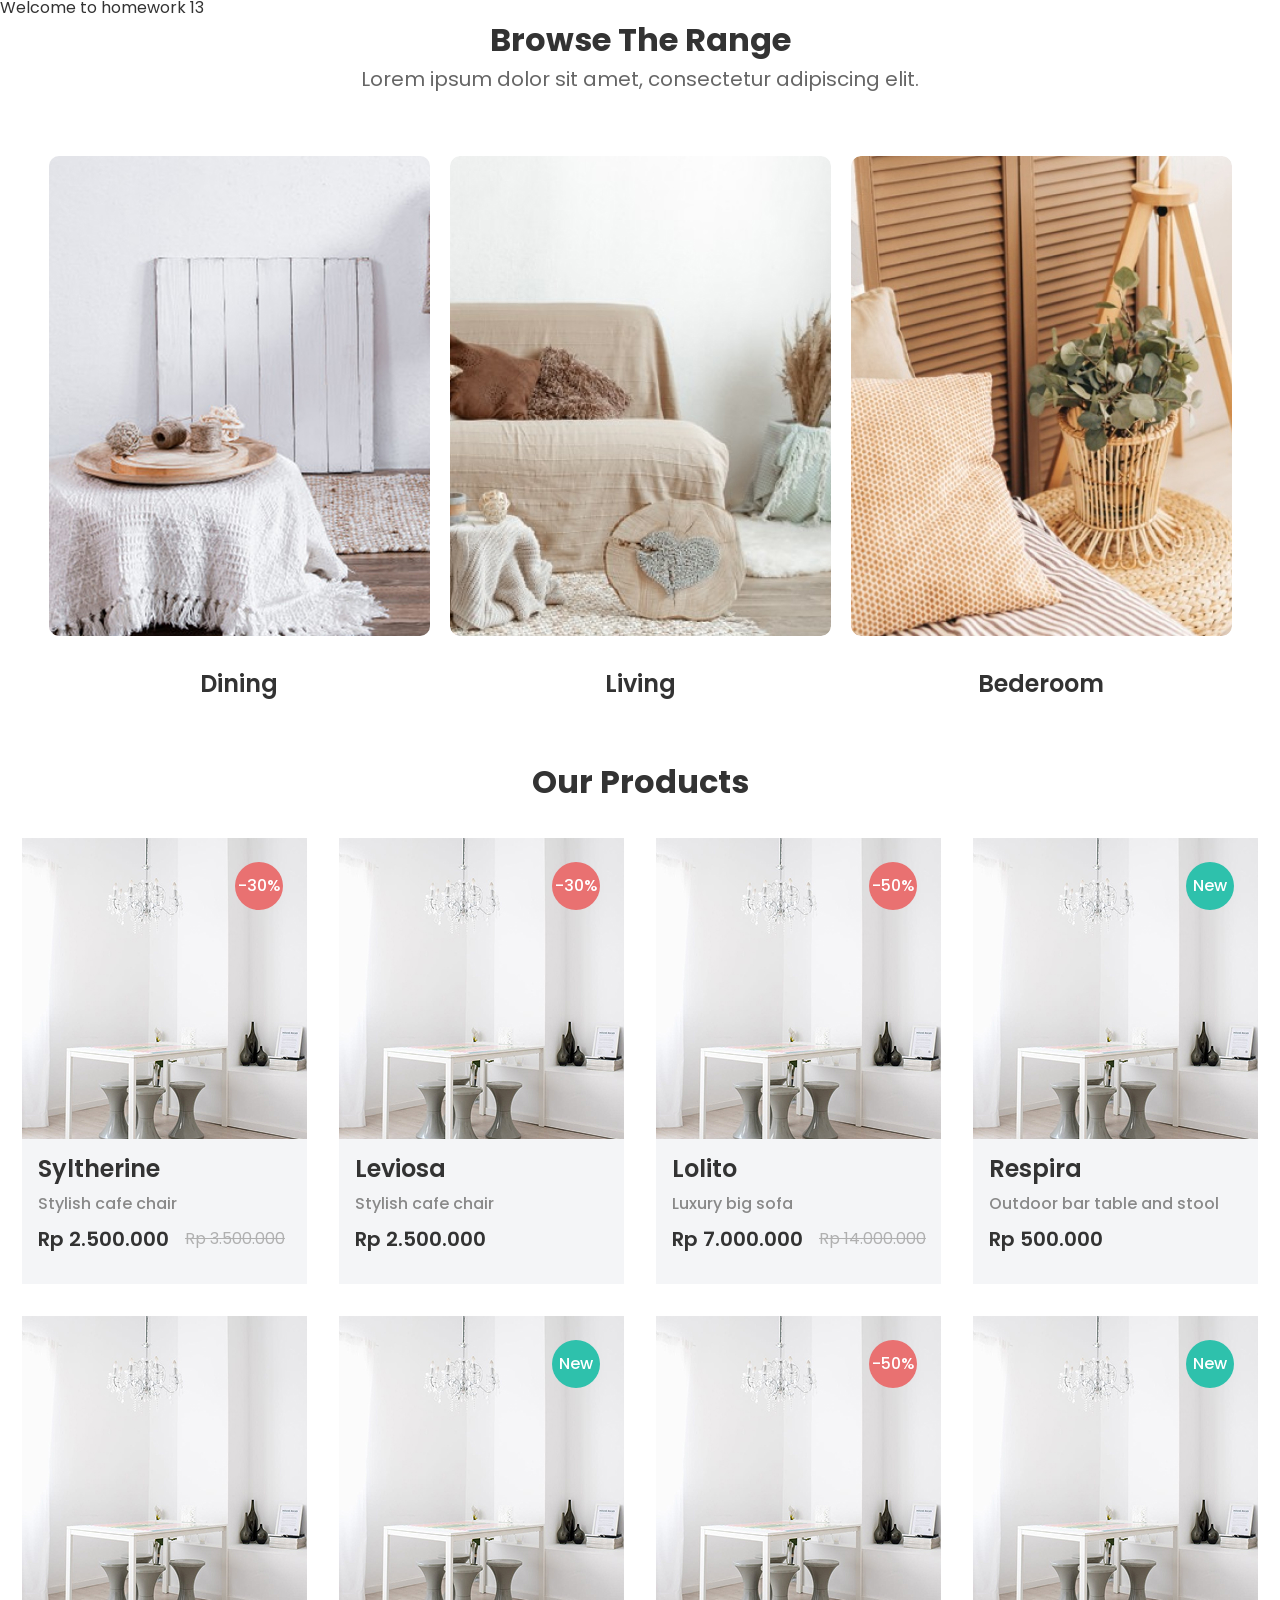
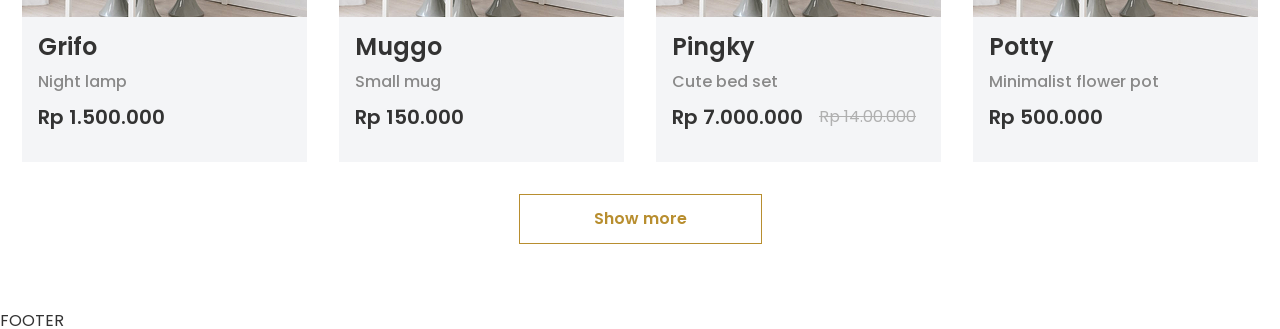
==== lesson_13/index.html @ 11815055 "Add files via upload" ====
<!doctype html>
<html lang="uk">
  <head>
    <meta charset="UTF-8" />
    <meta name="viewport" content="width=device-width, initial-scale=1.0" />
    <link rel="stylesheet" href="css/fonts.css" />
    <link rel="stylesheet" href="css/reset.css" />
    <link rel="stylesheet" href="css/style.css" />
    <title>Lesson 13</title>
  </head>
  <body>
    <div class="wrapper">
      <header class="header">
        <h1>Welcome to homework 13</h1>
      </header>

      <main class="page">
        <div class="page__container">
          <div class="page__content box-1">
            <div class="box-1__header header-block">
              <div class="header-block__title">
                <h2>Browse The Range</h2>
              </div>

              <div class="header-block__subtitle">
                <h3>
                  Lorem ipsum dolor sit amet, consectetur adipiscing elit.
                </h3>
              </div>
            </div>

            <div class="box-1__content content-items">
              <div class="content-items__cart items-cart">
                <div class="items-cart__link-image">
                  <a href="#">
                    <img
                      src="img/image_box_1_1.jpg"
                      alt="image"
                      class="border-image"
                    />
                  </a>
                </div>

                <div class="items-cart__body">
                  <div class="items-cart__link-text">
                    <a href="#" class="items-cart__link-link">Dining</a>
                  </div>
                </div>
              </div>

              <div class="content-items__cart items-cart">
                <div class="items-cart__link-image">
                  <a href="#" class="items-cart__link-link">
                    <img
                      src="img/livingroom.jpg"
                      alt="image"
                      class="border-image"
                    />
                  </a>
                </div>

                <div class="items-cart__body">
                  <div class="items-cart__link-text">
                    <a href="#" class="items-cart__link-link">Living</a>
                  </div>
                </div>
              </div>

              <div class="content-items__cart items-cart">
                <div class="items-cart__link-image">
                  <a href="#">
                    <img
                      src="img/bedroom.jpg"
                      alt="image"
                      class="border-image"
                    />
                  </a>
                </div>

                <div class="items-cart__body">
                  <div class="items-cart__link-text">
                    <a href="#" class="items-cart__link-link">Bederoom </a>
                  </div>
                </div>
              </div>
            </div>
          </div>

          <div class="page__content box-2">
            <div class="box-2__header header-block">
              <div class="header-block__title">
                <h2>Our Products</h2>
              </div>
            </div>

            <div class="box-2__content content-subitems">
              <div class="content-subitems__cart subitems-cart">
                <div class="subitems-cart__active active">
                  <div class="active__items items-active">
                    <a href="#" class="items-active__bottom">Add to cart</a>

                    <ul class="items-active__actions actions">
                      <li class="actions__share share">
                        <a href="#" class="share__link">Share</a>
                      </li>
                      <li class="actions__compare compare">
                        <a href="#" class="compare__link">Compare</a>
                      </li>
                      <li class="actions__like like">
                        <a href="#" class="like__link">Like</a>
                      </li>
                    </ul>
                  </div>
                </div>

                <div class="subitems-cart__lable lable">
                  <ul class="lable__list list">
                    <li class="list__item">
                      <div class="list__labels labels">
                        <div class="labels__item labels__item--sale">-30%</div>
                        <div class="labels__item labels__item--last"></div>
                      </div>
                    </li>
                  </ul>
                </div>

                <a href="#" class="subitems-cart__link">
                  <img
                    src="img/box-2-1.jpg"
                    alt="image"
                    class="subitems-cart__image"
                  />
                </a>

                <div class="subitems-cart__info info-sub">
                  <div class="info-sub__title">
                    <h3>Syltherine</h3>
                  </div>

                  <div class="info-sub__text">
                    <p>Stylish cafe chair</p>
                  </div>

                  <div class="info-sub__prices">
                    Rp 2.500.000
                    <span> Rp 3.500.000</span>
                  </div>
                </div>
              </div>

              <div class="content-subitems__cart subitems-cart">
                <div class="subitems-cart__active active">
                  <div class="active__items items-active">
                    <a href="#" class="items-active__bottom">Add to cart</a>

                    <ul class="items-active__actions actions">
                      <li class="actions__share share">
                        <a href="#" class="share__link">Share</a>
                      </li>
                      <li class="actions__compare compare">
                        <a href="#" class="compare__link">Compare</a>
                      </li>
                      <li class="actions__like like">
                        <a href="#" class="like__link">Like</a>
                      </li>
                    </ul>
                  </div>
                </div>
                <div class="subitems-cart__lable lable">
                  <ul class="lable__list list">
                    <li class="list__item">
                      <div class="list__labels labels">
                        <div class="labels__item labels__item--sale">-30%</div>
                        <div class="labels__item labels__item--last"></div>
                      </div>
                    </li>
                  </ul>
                </div>

                <a href="#" class="subitems-cart__link">
                  <img
                    src="img/box-2-1.jpg"
                    alt="image"
                    class="subitems-cart__image"
                  />
                </a>

                <div class="subitems-cart__info info-sub">
                  <div class="info-sub__title">
                    <h3>Leviosa</h3>
                  </div>

                  <div class="info-sub__text">
                    <p>Stylish cafe chair</p>
                  </div>

                  <div class="info-sub__prices">
                    Rp 2.500.000
                    <span> </span>
                  </div>
                </div>
              </div>

              <div class="content-subitems__cart subitems-cart">
                <div class="subitems-cart__active active">
                  <div class="active__items items-active">
                    <a href="#" class="items-active__bottom">Add to cart</a>

                    <ul class="items-active__actions actions">
                      <li class="actions__share share">
                        <a href="#" class="share__link">Share</a>
                      </li>
                      <li class="actions__compare compare">
                        <a href="#" class="compare__link">Compare</a>
                      </li>
                      <li class="actions__like like">
                        <a href="#" class="like__link">Like</a>
                      </li>
                    </ul>
                  </div>
                </div>
                <div class="subitems-cart__lable lable">
                  <ul class="lable__list list">
                    <li class="list__item">
                      <div class="list__labels labels">
                        <div class="labels__item labels__item--sale">-50%</div>
                        <div class="labels__item labels__item--last"></div>
                      </div>
                    </li>
                  </ul>
                </div>

                <a href="#" class="subitems-cart__link">
                  <img
                    src="img/box-2-1.jpg"
                    alt="image"
                    class="subitems-cart__image"
                  />
                </a>

                <div class="subitems-cart__info info-sub">
                  <div class="info-sub__title">
                    <h3>Lolito</h3>
                  </div>

                  <div class="info-sub__text">
                    <p>Luxury big sofa</p>
                  </div>

                  <div class="info-sub__prices">
                    Rp 7.000.000
                    <span> Rp 14.000.000 </span>
                  </div>
                </div>
              </div>

              <div class="content-subitems__cart subitems-cart">
                <div class="subitems-cart__active active">
                  <div class="active__items items-active">
                    <a href="#" class="items-active__bottom">Add to cart</a>

                    <ul class="items-active__actions actions">
                      <li class="actions__share share">
                        <a href="#" class="share__link">Share</a>
                      </li>
                      <li class="actions__compare compare">
                        <a href="#" class="compare__link">Compare</a>
                      </li>
                      <li class="actions__like like">
                        <a href="#" class="like__link">Like</a>
                      </li>
                    </ul>
                  </div>
                </div>

                <div class="subitems-cart__lable lable">
                  <ul class="lable__list list">
                    <li class="list__item">
                      <div class="list__labels labels">
                        <div class="labels__item labels__item--new">New</div>
                        <div class="labels__item labels__item--last"></div>
                      </div>
                    </li>
                  </ul>
                </div>

                <a href="#" class="subitems-cart__link">
                  <img
                    src="img/box-2-1.jpg"
                    alt="image"
                    class="subitems-cart__image"
                  />
                </a>

                <div class="subitems-cart__info info-sub">
                  <div class="info-sub__title">
                    <h3>Respira</h3>
                  </div>

                  <div class="info-sub__text">
                    <p>Outdoor bar table and stool</p>
                  </div>

                  <div class="info-sub__prices">
                    Rp 500.000
                    <span></span>
                  </div>
                </div>
              </div>

              <div class="content-subitems__cart subitems-cart">
                <div class="subitems-cart__active active">
                  <div class="active__items items-active">
                    <a href="#" class="items-active__bottom">Add to cart</a>

                    <ul class="items-active__actions actions">
                      <li class="actions__share share">
                        <a href="#" class="share__link">Share</a>
                      </li>
                      <li class="actions__compare compare">
                        <a href="#" class="compare__link">Compare</a>
                      </li>
                      <li class="actions__like like">
                        <a href="#" class="like__link">Like</a>
                      </li>
                    </ul>
                  </div>
                </div>

                <div class="subitems-cart__lable lable">
                  <ul class="lable__list list">
                    <li class="list__item">
                      <div class="list__labels labels"></div>
                    </li>
                  </ul>
                </div>

                <a href="#" class="subitems-cart__link">
                  <img
                    src="img/box-2-1.jpg"
                    alt="image"
                    class="subitems-cart__image"
                  />
                </a>

                <div class="subitems-cart__info info-sub">
                  <div class="info-sub__title">
                    <h3>Grifo</h3>
                  </div>

                  <div class="info-sub__text">
                    <p>Night lamp</p>
                  </div>

                  <div class="info-sub__prices">
                    Rp 1.500.000
                    <span></span>
                  </div>
                </div>
              </div>

              <div class="content-subitems__cart subitems-cart">
                <div class="subitems-cart__active active">
                  <div class="active__items items-active">
                    <a href="#" class="items-active__bottom">Add to cart</a>

                    <ul class="items-active__actions actions">
                      <li class="actions__share share">
                        <a href="#" class="share__link">Share</a>
                      </li>
                      <li class="actions__compare compare">
                        <a href="#" class="compare__link">Compare</a>
                      </li>
                      <li class="actions__like like">
                        <a href="#" class="like__link">Like</a>
                      </li>
                    </ul>
                  </div>
                </div>
                <div class="subitems-cart__lable lable">
                  <ul class="lable__list list">
                    <li class="list__item">
                      <div class="list__labels labels">
                        <div class="labels__item labels__item--new">New</div>
                        <div class="labels__item labels__item--last"></div>
                      </div>
                    </li>
                  </ul>
                </div>

                <a href="#" class="subitems-cart__link">
                  <img
                    src="img/box-2-1.jpg"
                    alt="image"
                    class="subitems-cart__image"
                  />
                </a>

                <div class="subitems-cart__info info-sub">
                  <div class="info-sub__title">
                    <h3>Muggo</h3>
                  </div>

                  <div class="info-sub__text">
                    <p>Small mug</p>
                  </div>

                  <div class="info-sub__prices">
                    Rp 150.000
                    <span></span>
                  </div>
                </div>
              </div>

              <div class="content-subitems__cart subitems-cart">
                <div class="subitems-cart__active active">
                  <div class="active__items items-active">
                    <a href="#" class="items-active__bottom">Add to cart</a>

                    <ul class="items-active__actions actions">
                      <li class="actions__share share">
                        <a href="#" class="share__link">Share</a>
                      </li>
                      <li class="actions__compare compare">
                        <a href="#" class="compare__link">Compare</a>
                      </li>
                      <li class="actions__like like">
                        <a href="#" class="like__link">Like</a>
                      </li>
                    </ul>
                  </div>
                </div>

                <div class="subitems-cart__lable lable">
                  <ul class="lable__list list">
                    <li class="list__item">
                      <div class="list__labels labels">
                        <div class="labels__item labels__item--sale">-50%</div>
                        <div class="labels__item labels__item--last"></div>
                      </div>
                    </li>
                  </ul>
                </div>

                <a href="#" class="subitems-cart__link">
                  <img
                    src="img/box-2-1.jpg"
                    alt="image"
                    class="subitems-cart__image"
                  />
                </a>

                <div class="subitems-cart__info info-sub">
                  <div class="info-sub__title">
                    <h3>Pingky</h3>
                  </div>

                  <div class="info-sub__text">
                    <p>Cute bed set</p>
                  </div>

                  <div class="info-sub__prices">
                    Rp 7.000.000
                    <span>Rp 14.00.000</span>
                  </div>
                </div>
              </div>

              <div class="content-subitems__cart subitems-cart">
                <div class="subitems-cart__active active">
                  <div class="active__items items-active">
                    <a href="#" class="items-active__bottom">Add to cart</a>

                    <ul class="items-active__actions actions">
                      <li class="actions__share share">
                        <a href="#" class="share__link">Share</a>
                      </li>
                      <li class="actions__compare compare">
                        <a href="#" class="compare__link">Compare</a>
                      </li>
                      <li class="actions__like like">
                        <a href="#" class="like__link">Like</a>
                      </li>
                    </ul>
                  </div>
                </div>

                <div class="subitems-cart__lable lable">
                  <ul class="lable__list list">
                    <li class="list__item">
                      <div class="list__labels labels">
                        <div class="labels__item labels__item--new">New</div>
                        <div class="labels__item labels__item--last"></div>
                      </div>
                    </li>
                  </ul>
                </div>

                <a href="#" class="subitems-cart__link">
                  <img
                    src="img/box-2-1.jpg"
                    alt="image"
                    class="subitems-cart__image"
                  />
                </a>

                <div class="subitems-cart__info info-sub">
                  <div class="info-sub__title">
                    <h3>Potty</h3>
                  </div>

                  <div class="info-sub__text">
                    <p>Minimalist flower pot</p>
                  </div>

                  <div class="info-sub__prices">
                    Rp 500.000
                    <span></span>
                  </div>
                </div>
              </div>
            </div>
            <a href="#" class="btn">Show more</a>
          </div>
        </div>
      </main>

      <footer class="footer">FOOTER</footer>
    </div>
  </body>
</html>
---- lesson_13/css/fonts.css ----
@import url("https://fonts.googleapis.com/css2?family=Marck%20Script:wght@400&display=swap");
@import url("https://fonts.googleapis.com/css2?family=Poppins:wght@100;200;300;400;500;600;700;800&display=swap");
@import url("https://fonts.googleapis.com/css2?family=Barlow:wght@300;400;500;600&display=swap");


@font-face {
  font-family: "Pacifico";
  src: url("../fonts/Pacifico-Regular.woff2") format("woff2");
  font-weight: 400;
  font-style: normal;
  font-display: swap;
}

@font-face {
  font-family: "Cormorant Infant";
  src: url("../fonts/CormorantInfant-Italic.woff2") format("woff2");
  font-weight: 400;
  font-style: italic;
  font-display: swap;
}

@font-face {
  font-family: "Cormorant Infant";
  src: url("../fonts/CormorantInfant-SemiBold.woff2") format("woff2");
  font-weight: 600;
  font-style: normal;
  font-display: swap;
}

@font-face {
  font-family: "DM Sans";
  src: url("../fonts/DMSans-Regular.woff2") format("woff2");
  font-style: normal;
  font-display: swap;
}
@font-face {
  font-family: "DM Sans";
  src: url("../fonts/DMSans-Bold.woff2") format("woff2");
  font-weight: 700;
  font-style: normal;
  font-display: swap;
}

@font-face {
	font-family: "RobotoFlex";
	src: url("../fonts/RobotoFlex-Medium.woff2");
	font-weight: 500;
	font-style: normal;
	font-display: swap;
}
---- lesson_13/css/style.css ----
body {
  background-color: #ffffff;
  color: #333333;
  font-family: "Poppins", sans-serif;
}
.wrapper {
  min-height: 100%;
  overflow: clip;
  display: flex;
  flex-direction: column;
}
.wrapper > main {
  flex-grow: 1;
}

[class*="__container"] {
  max-width: 1440px;
  margin: 0 auto;
  text-align: center;
}

a:hover {
  text-decoration: underline; }

.box-1 {
  margin-bottom: 56px;
}
.box-2 {
  margin-bottom: 69px;
}
.box-1__content,
.box-2__content {
  display: flex;
  margin: 0 auto;
}

.box-1__header {
  margin-bottom: 62.29px;
  text-align: center;
}

.header-block__title {
  font-size: 32px;
  line-height: 1.5;
  font-weight: 700;
}

.header-block__subtitle {
  font-size: 20px;
  line-height: 1.5;
  color: #666666;
}

.box-1__content {
  max-width: 1183px;
  flex-wrap: wrap;
  gap: 20px;
}

.items-cart {
  flex-basis: 381px;
}

.items-cart__link-text {
	font-size: 24px;
	line-height: 1.5;
	font-weight: 600;
}

.border-image {
  border-radius: 10px;
  margin-bottom: 30px;
}

.box-2__header {
  text-align: center;
  margin-bottom: 32px;
  font-size: 40px;
  line-height: 1.2;
  font-weight: 700;
}

.box-2__content {
  max-width: 1236px;
  flex-wrap: wrap;
  gap: 32px;
  margin-bottom: 32px;
}

.subitems-cart {
  flex-basis: 285px;
  background-color: #f4f5f7;
  display: flex;
  flex-direction: column;
  text-align: start;
}

.info-sub {
  display: flex;
  flex-direction: column;
  flex-grow: 1;
  padding: 16px 15px 30px 16px;
}
.info-sub__text {
  flex-grow: 1;
  font-size: 16px;
  line-height: 1.5;
  color: #898989;
  font-weight: 500;
  margin-bottom: 8px;
}

.info-sub__prices {
  font-size: 20px;
  line-height: 1.5;
  font-weight: 600;
  display: flex;
  align-items: center;
  gap: 16px;
}

span {
  font-size: 16px;
  color: #b0b0b0;
  line-height: 1.5;
  text-decoration: line-through;
  font-weight: 400;
}

.subitems-cart__link {
  display: block;
}
.info-sub__title {
  font-size: 24px;
  line-height: 1.2;
  font-weight: 600;
  margin-bottom: 8px;
}

.subitems-cart__image {
  width: 100%;
}

.btn {
  font-size: 16px;
  line-height: 1.5;
  color: #b88e2f;
  padding: 12px 74px 12px 74px;
  min-width: 233px;
  font-weight: 600;
  border: 1px solid #b88e2f;
}


.lable {
  display: flex;
  max-width: 1236px;
  position: absolute;
}

.list {
  display: flex;
  flex-wrap: wrap;
}
.list__item {
  height: 446px;
  width: 285px;
  position: relative;
}
.labels {
  position: absolute;
  top: 24px;
  right: 24px;
  display: flex;
  flex-direction: column;
  row-gap: 5px;
}
.labels__item {
  height: 48px;
  width: 48px;
  font-size: 16px;
  border-radius: 50%;
  font-weight: 500;
  line-height: 1.5;
  color: #fff;
  display: flex;
  justify-content: center;
  align-items: center;
}
.labels__item--new {
  background-color: #2ec1ac;
}
.labels__item--sale {
  background-color: #e97171;
}
.labels__item--last {
  background-color: #e97171;
  visibility: hidden;
}

.items-active__bottom {
  background-color: #ffffff;
  font-size: 16px;
  line-height: 1.5;
  font-weight: 600;
  color: #b88e2f;
  padding: 12px 52px 12px 59px;
  min-width: 202px;
  margin-bottom: 24px;
}
.subitems-cart:hover .active {
  visibility: visible;
}

.active {
  visibility: hidden;
  text-align: center;
  padding: 175px 17px 175px 16px;
  position: absolute;
  min-width: 285px;
  z-index: 3;
  background: rgb(51 51 51 / 72%);
}

.actions {
  display: flex;
  gap: 21px;
}

.actions__share {
  position: relative;
}

.share__link,
.compare__link,
.like__link {
  margin-left: 18px;
  color: #ffffff;
  opacity: 100;
  font-size: 16px;
  line-height: 1.5;
  font-weight: 600;
}

.actions__share::before {
  content: "";
  position: absolute;
  width: 16px;
  height: 16px;
  background: url(../img/Vector.svg) center no-repeat;
  margin: 4px 2px 4px 0px;
}

.actions__compare::before {
  content: "";
  position: absolute;
  width: 16px;
  height: 16px;
  background: url(../img/Group.svg) center no-repeat;
  margin: 4px 2px 4px 0px;
}

.actions__like::before {
  content: "";
  position: absolute;
  width: 16px;
  height: 16px;
  background: url(../img/Heart.svg) center no-repeat;
  margin: 4px 2px 4px 0px;
}
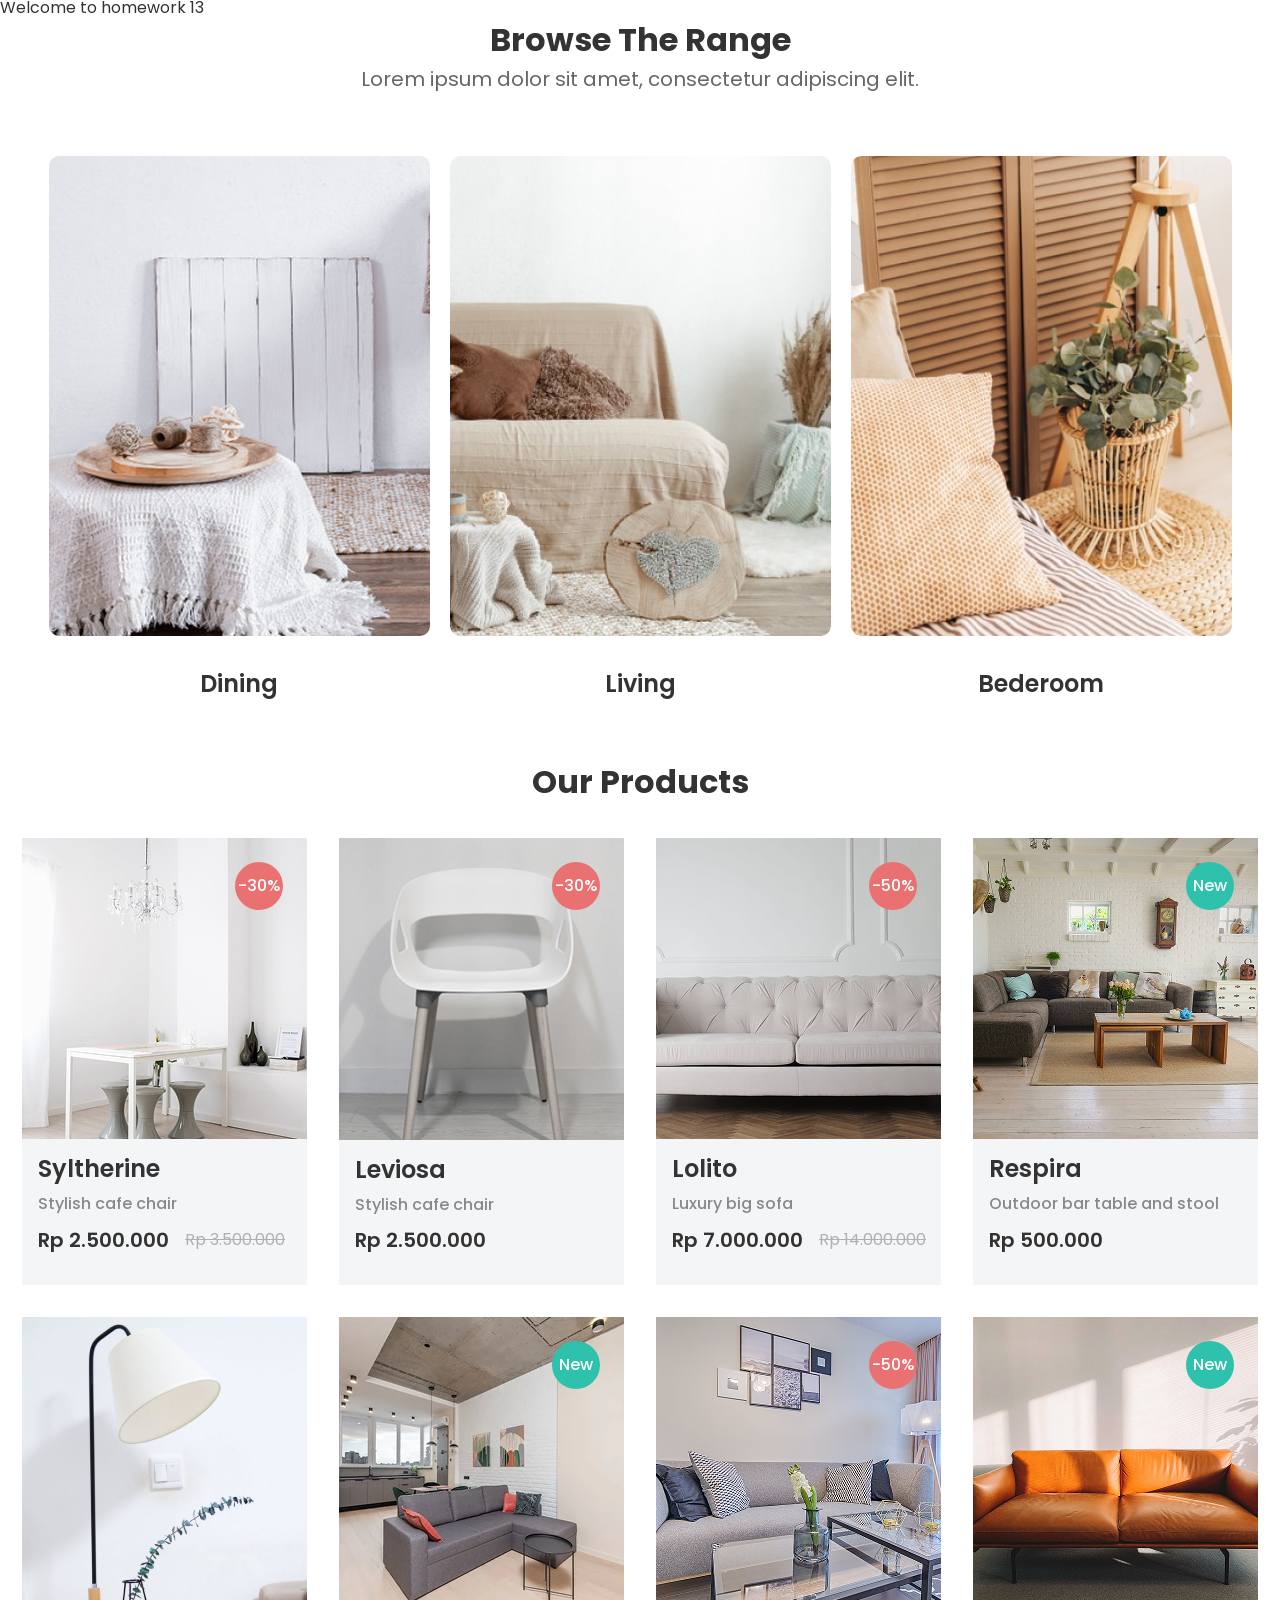
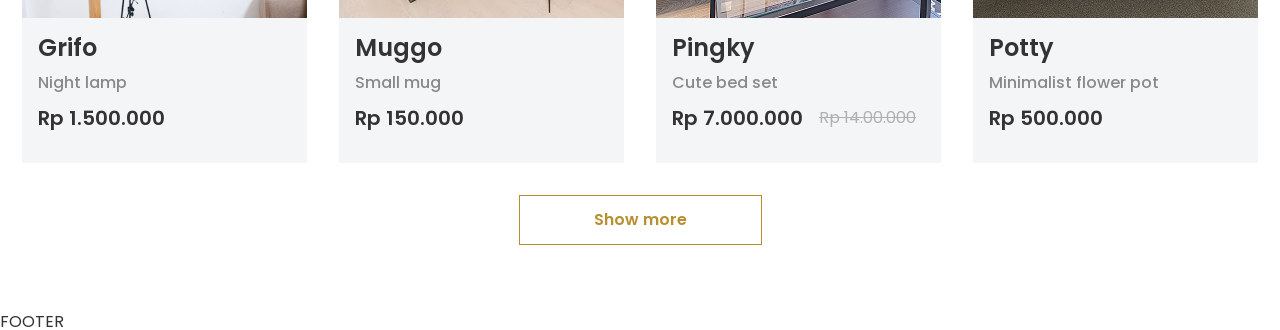
==== commit 8882d9ec: "Add files via upload" ====
--- a/lesson_13/index.html
+++ b/lesson_13/index.html
@@ -179,7 +179,7 @@
 
                 <a href="#" class="subitems-cart__link">
                   <img
-                    src="img/box-2-1.jpg"
+                    src="img/cart2.jpg"
                     alt="image"
                     class="subitems-cart__image"
                   />
@@ -232,7 +232,7 @@
 
                 <a href="#" class="subitems-cart__link">
                   <img
-                    src="img/box-2-1.jpg"
+                    src="img/cart3.png"
                     alt="image"
                     class="subitems-cart__image"
                   />
@@ -286,7 +286,7 @@
 
                 <a href="#" class="subitems-cart__link">
                   <img
-                    src="img/box-2-1.jpg"
+                    src="img/cart4.png"
                     alt="image"
                     class="subitems-cart__image"
                   />
@@ -337,7 +337,7 @@
 
                 <a href="#" class="subitems-cart__link">
                   <img
-                    src="img/box-2-1.jpg"
+                    src="img/cart5.png"
                     alt="image"
                     class="subitems-cart__image"
                   />
@@ -390,7 +390,7 @@
 
                 <a href="#" class="subitems-cart__link">
                   <img
-                    src="img/box-2-1.jpg"
+                    src="img/cart6.png"
                     alt="image"
                     class="subitems-cart__image"
                   />
@@ -444,7 +444,7 @@
 
                 <a href="#" class="subitems-cart__link">
                   <img
-                    src="img/box-2-1.jpg"
+                    src="img/cart7.png"
                     alt="image"
                     class="subitems-cart__image"
                   />
@@ -498,7 +498,7 @@
 
                 <a href="#" class="subitems-cart__link">
                   <img
-                    src="img/box-2-1.jpg"
+                    src="img/cart8.png"
                     alt="image"
                     class="subitems-cart__image"
                   />
